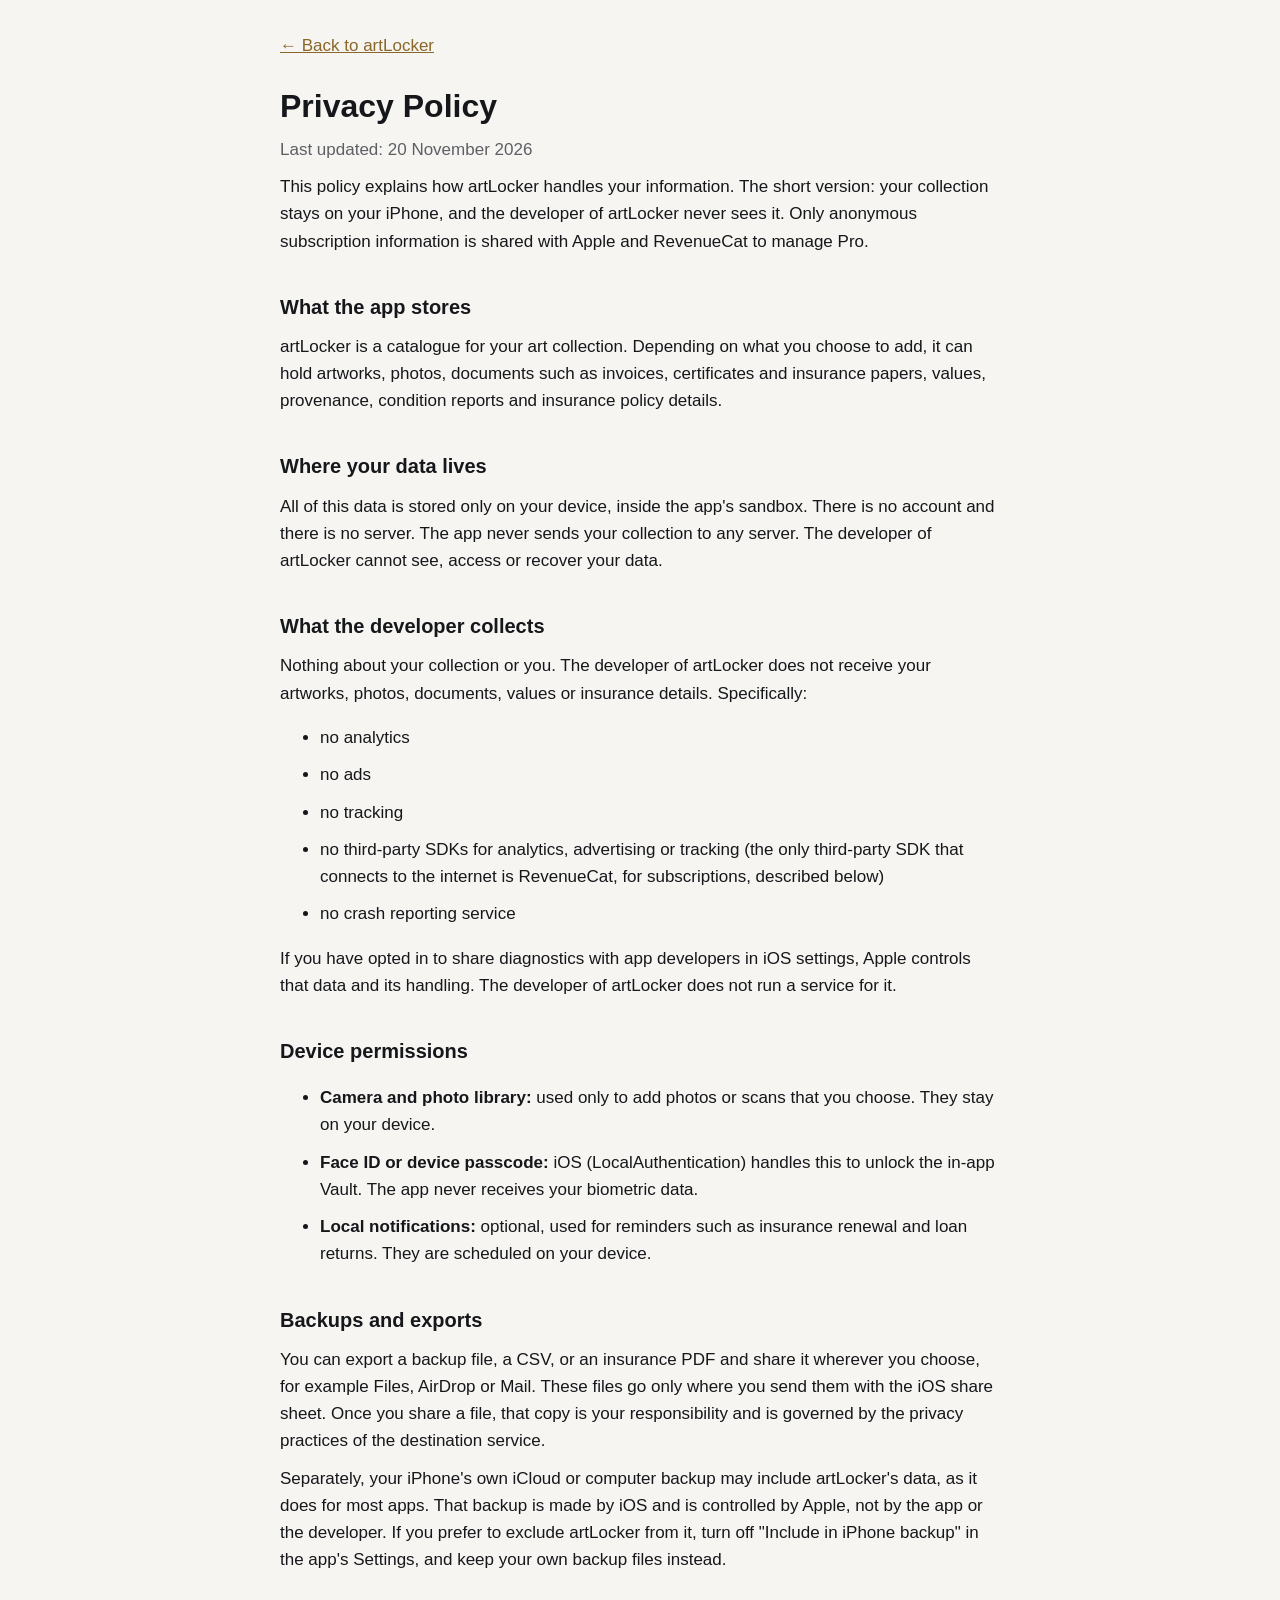
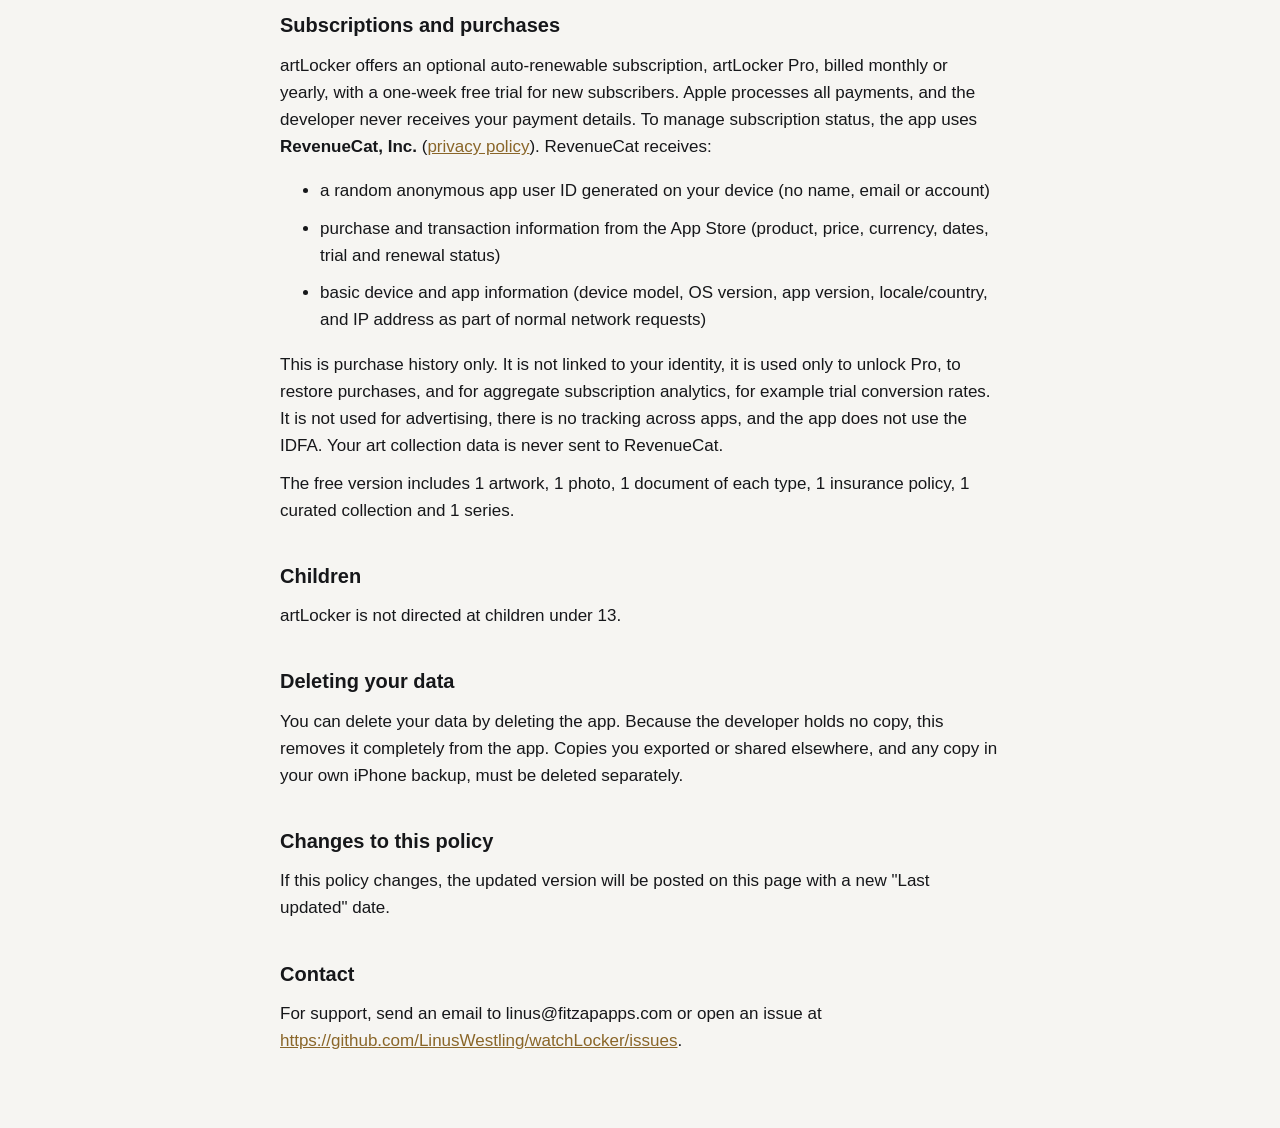
==== artLocker/privacy/index.html @ b0dfd15c "Add artLocker privacy policy and terms" ====
<!doctype html>
<html lang="en"><head><meta charset="utf-8"><meta name="viewport" content="width=device-width,initial-scale=1">
<title>artLocker Privacy Policy</title><link rel="stylesheet" href="../../style.css"></head>
<body><main>
<a class="back" href="../">&larr; Back to artLocker</a>
<h1>Privacy Policy</h1>
<p class="meta">Last updated: 20 November 2026</p>
<p>This policy explains how artLocker handles your information. The short version: your collection stays on your iPhone, and the developer of artLocker never sees it. Only anonymous subscription information is shared with Apple and RevenueCat to manage Pro.</p>
<h2>What the app stores</h2>
<p>artLocker is a catalogue for your art collection. Depending on what you choose to add, it can hold artworks, photos, documents such as invoices, certificates and insurance papers, values, provenance, condition reports and insurance policy details.</p>
<h2>Where your data lives</h2>
<p>All of this data is stored only on your device, inside the app's sandbox. There is no account and there is no server. The app never sends your collection to any server. The developer of artLocker cannot see, access or recover your data.</p>
<h2>What the developer collects</h2>
<p>Nothing about your collection or you. The developer of artLocker does not receive your artworks, photos, documents, values or insurance details. Specifically:</p>
<ul>
<li>no analytics</li>
<li>no ads</li>
<li>no tracking</li>
<li>no third-party SDKs for analytics, advertising or tracking (the only third-party SDK that connects to the internet is RevenueCat, for subscriptions, described below)</li>
<li>no crash reporting service</li>
</ul>
<p>If you have opted in to share diagnostics with app developers in iOS settings, Apple controls that data and its handling. The developer of artLocker does not run a service for it.</p>
<h2>Device permissions</h2>
<ul>
<li><strong>Camera and photo library:</strong> used only to add photos or scans that you choose. They stay on your device.</li>
<li><strong>Face ID or device passcode:</strong> iOS (LocalAuthentication) handles this to unlock the in-app Vault. The app never receives your biometric data.</li>
<li><strong>Local notifications:</strong> optional, used for reminders such as insurance renewal and loan returns. They are scheduled on your device.</li>
</ul>
<h2>Backups and exports</h2>
<p>You can export a backup file, a CSV, or an insurance PDF and share it wherever you choose, for example Files, AirDrop or Mail. These files go only where you send them with the iOS share sheet. Once you share a file, that copy is your responsibility and is governed by the privacy practices of the destination service.</p>
<p>Separately, your iPhone's own iCloud or computer backup may include artLocker's data, as it does for most apps. That backup is made by iOS and is controlled by Apple, not by the app or the developer. If you prefer to exclude artLocker from it, turn off "Include in iPhone backup" in the app's Settings, and keep your own backup files instead.</p>
<h2>Subscriptions and purchases</h2>
<p>artLocker offers an optional auto-renewable subscription, artLocker Pro, billed monthly or yearly, with a one-week free trial for new subscribers. Apple processes all payments, and the developer never receives your payment details. To manage subscription status, the app uses <strong>RevenueCat, Inc.</strong> (<a href="https://www.revenuecat.com/privacy">privacy policy</a>). RevenueCat receives:</p>
<ul>
<li>a random anonymous app user ID generated on your device (no name, email or account)</li>
<li>purchase and transaction information from the App Store (product, price, currency, dates, trial and renewal status)</li>
<li>basic device and app information (device model, OS version, app version, locale/country, and IP address as part of normal network requests)</li>
</ul>
<p>This is purchase history only. It is not linked to your identity, it is used only to unlock Pro, to restore purchases, and for aggregate subscription analytics, for example trial conversion rates. It is not used for advertising, there is no tracking across apps, and the app does not use the IDFA. Your art collection data is never sent to RevenueCat.</p>
<p>The free version includes 1 artwork, 1 photo, 1 document of each type, 1 insurance policy, 1 curated collection and 1 series.</p>
<h2>Children</h2>
<p>artLocker is not directed at children under 13.</p>
<h2>Deleting your data</h2>
<p>You can delete your data by deleting the app. Because the developer holds no copy, this removes it completely from the app. Copies you exported or shared elsewhere, and any copy in your own iPhone backup, must be deleted separately.</p>
<h2>Changes to this policy</h2>
<p>If this policy changes, the updated version will be posted on this page with a new "Last updated" date.</p>
<h2>Contact</h2>
<p>For support, send an email to linus@fitzapapps.com or open an issue at <a href="https://github.com/LinusWestling/watchLocker/issues">https://github.com/LinusWestling/watchLocker/issues</a>.</p>
</main></body></html>
---- style.css ----
:root{--bg:#F6F5F2;--fg:#16171A;--sec:#5d5f64;--acc:#8A6629}
@media (prefers-color-scheme:dark){:root{--bg:#0E0F11;--fg:#F3F1EC;--sec:#A7A9AE;--acc:#D4AF6A}}
body{margin:0;background:var(--bg);color:var(--fg);font:17px/1.6 -apple-system,BlinkMacSystemFont,"Segoe UI",Roboto,Helvetica,Arial,sans-serif}
main{max-width:720px;margin:0 auto;padding:32px 20px 64px}
h1{font-size:2rem;line-height:1.2;margin:.5em 0 .2em}
h2{font-size:1.25rem;margin:1.8em 0 .4em}
p,li{margin:.6em 0}
a{color:var(--acc)}
.meta,.lead{color:var(--sec)}
.back{display:inline-block;margin-bottom:12px}
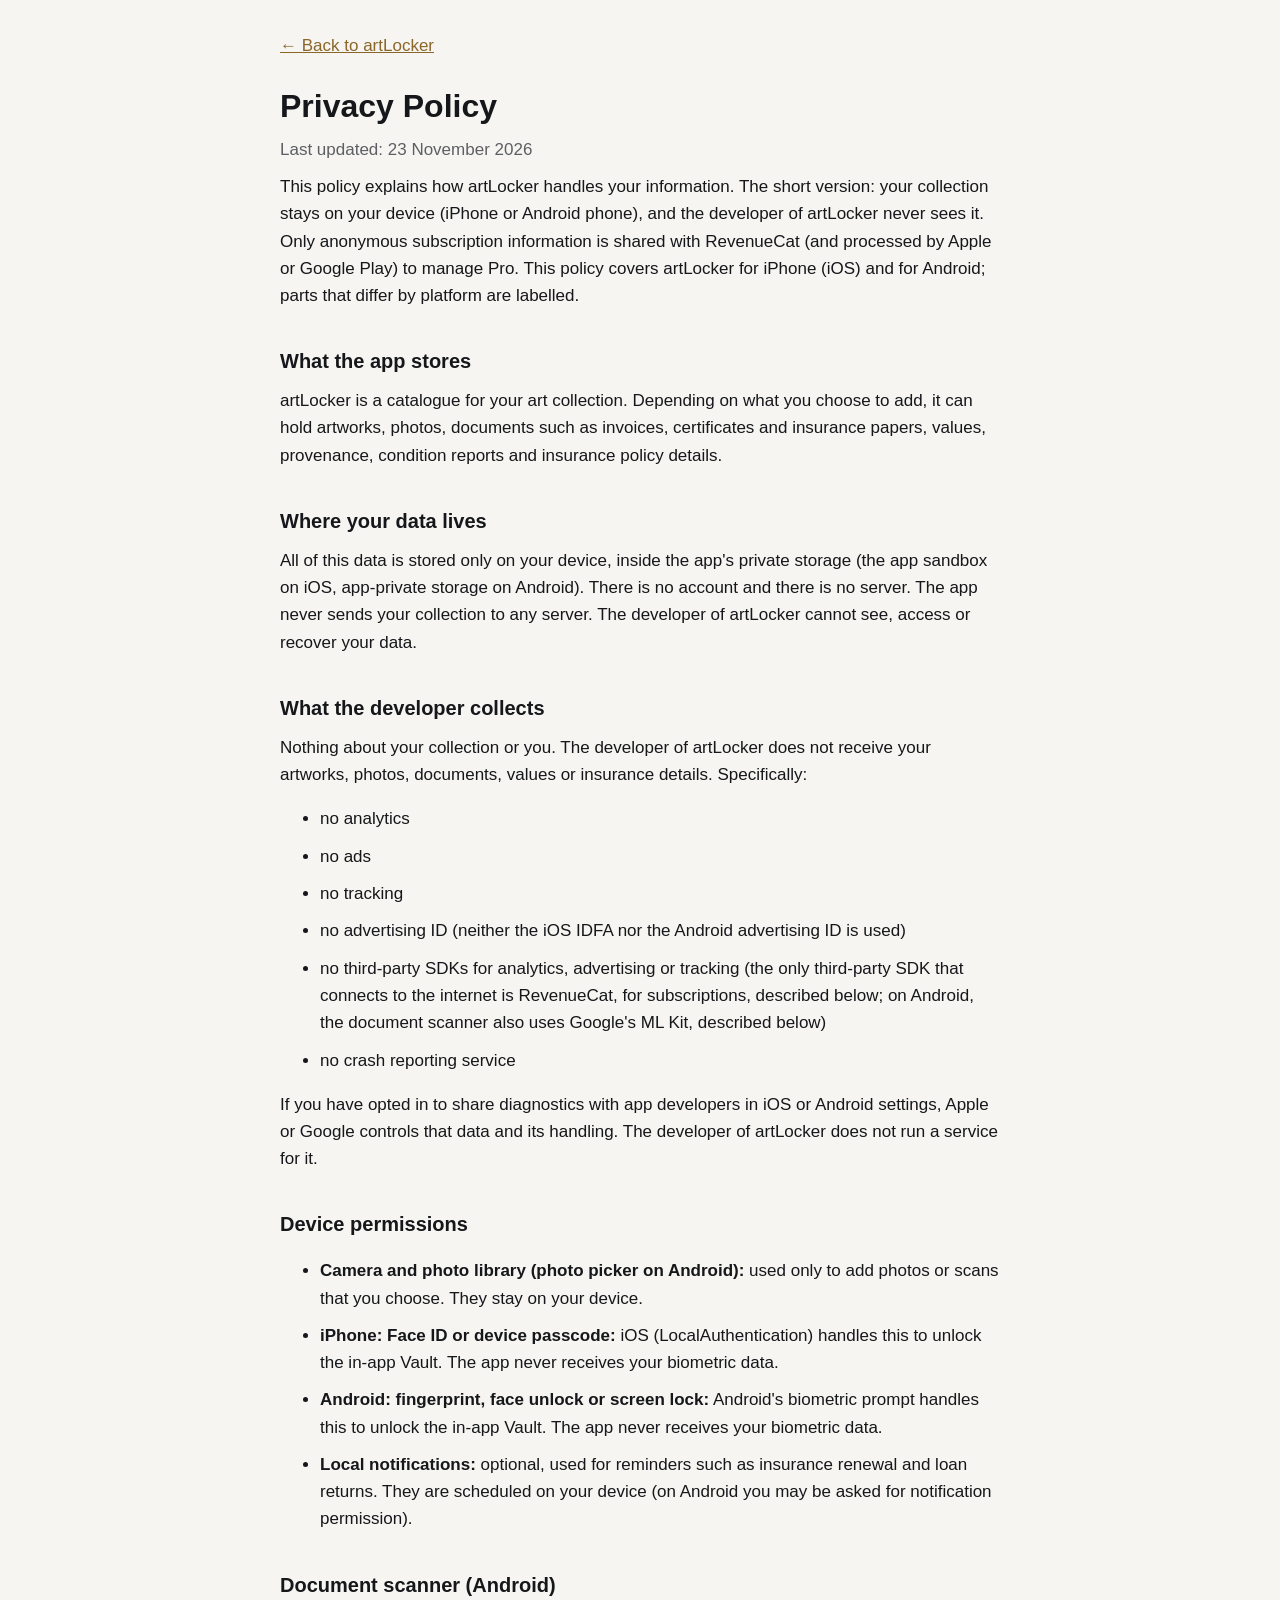
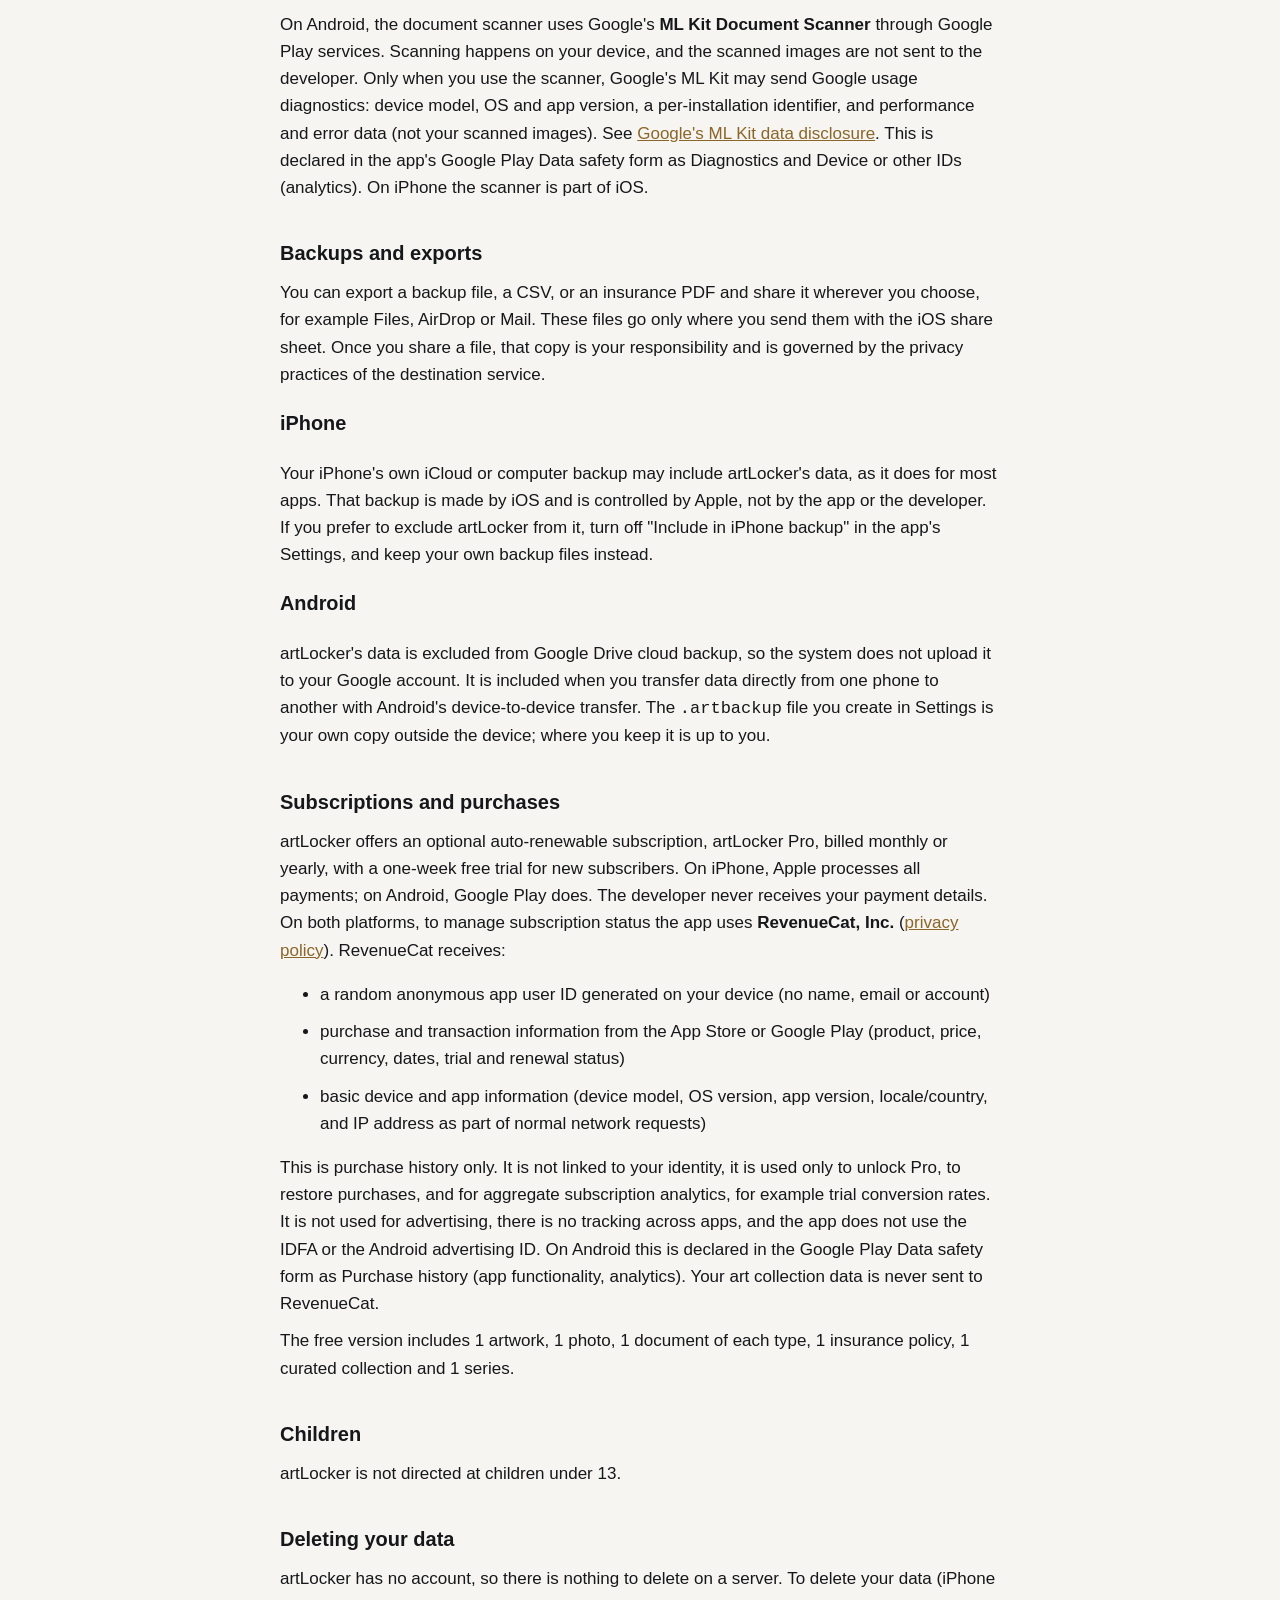
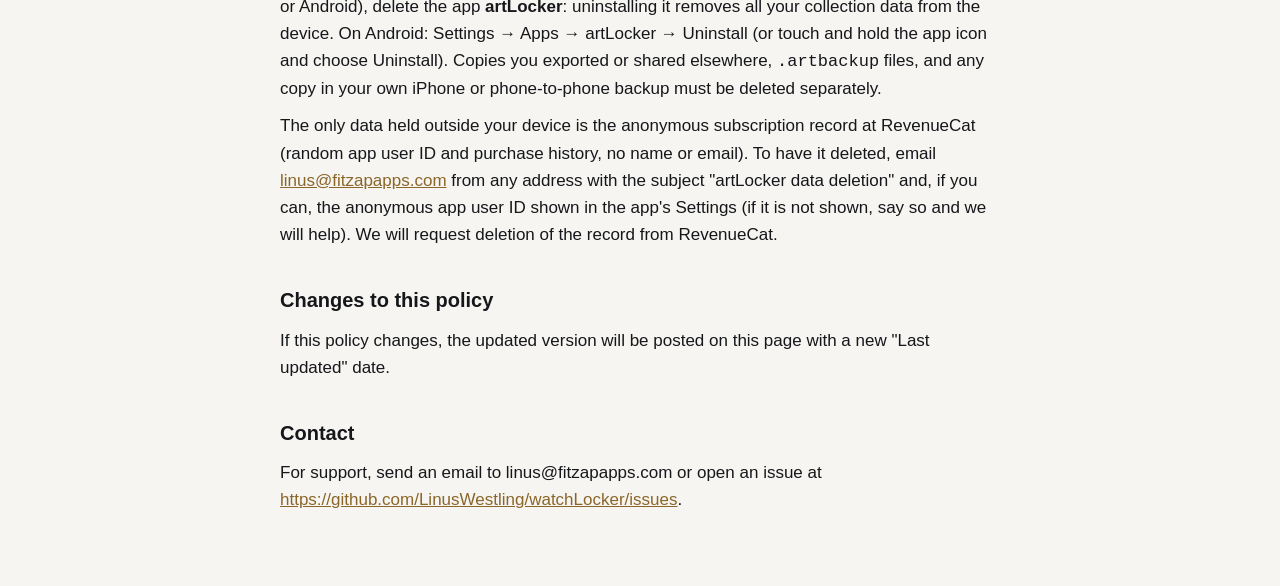
==== commit 9781ea24: "artLocker policy: Android sections" ====
--- a/artLocker/privacy/index.html
+++ b/artLocker/privacy/index.html
@@ -4,44 +4,52 @@
 <body><main>
 <a class="back" href="../">&larr; Back to artLocker</a>
 <h1>Privacy Policy</h1>
-<p class="meta">Last updated: 20 November 2026</p>
-<p>This policy explains how artLocker handles your information. The short version: your collection stays on your iPhone, and the developer of artLocker never sees it. Only anonymous subscription information is shared with Apple and RevenueCat to manage Pro.</p>
+<p class="meta">Last updated: 23 November 2026</p>
+<p>This policy explains how artLocker handles your information. The short version: your collection stays on your device (iPhone or Android phone), and the developer of artLocker never sees it. Only anonymous subscription information is shared with RevenueCat (and processed by Apple or Google Play) to manage Pro. This policy covers artLocker for iPhone (iOS) and for Android; parts that differ by platform are labelled.</p>
 <h2>What the app stores</h2>
 <p>artLocker is a catalogue for your art collection. Depending on what you choose to add, it can hold artworks, photos, documents such as invoices, certificates and insurance papers, values, provenance, condition reports and insurance policy details.</p>
 <h2>Where your data lives</h2>
-<p>All of this data is stored only on your device, inside the app's sandbox. There is no account and there is no server. The app never sends your collection to any server. The developer of artLocker cannot see, access or recover your data.</p>
+<p>All of this data is stored only on your device, inside the app's private storage (the app sandbox on iOS, app-private storage on Android). There is no account and there is no server. The app never sends your collection to any server. The developer of artLocker cannot see, access or recover your data.</p>
 <h2>What the developer collects</h2>
 <p>Nothing about your collection or you. The developer of artLocker does not receive your artworks, photos, documents, values or insurance details. Specifically:</p>
 <ul>
 <li>no analytics</li>
 <li>no ads</li>
 <li>no tracking</li>
-<li>no third-party SDKs for analytics, advertising or tracking (the only third-party SDK that connects to the internet is RevenueCat, for subscriptions, described below)</li>
+<li>no advertising ID (neither the iOS IDFA nor the Android advertising ID is used)</li>
+<li>no third-party SDKs for analytics, advertising or tracking (the only third-party SDK that connects to the internet is RevenueCat, for subscriptions, described below; on Android, the document scanner also uses Google's ML Kit, described below)</li>
 <li>no crash reporting service</li>
 </ul>
-<p>If you have opted in to share diagnostics with app developers in iOS settings, Apple controls that data and its handling. The developer of artLocker does not run a service for it.</p>
+<p>If you have opted in to share diagnostics with app developers in iOS or Android settings, Apple or Google controls that data and its handling. The developer of artLocker does not run a service for it.</p>
 <h2>Device permissions</h2>
 <ul>
-<li><strong>Camera and photo library:</strong> used only to add photos or scans that you choose. They stay on your device.</li>
-<li><strong>Face ID or device passcode:</strong> iOS (LocalAuthentication) handles this to unlock the in-app Vault. The app never receives your biometric data.</li>
-<li><strong>Local notifications:</strong> optional, used for reminders such as insurance renewal and loan returns. They are scheduled on your device.</li>
+<li><strong>Camera and photo library (photo picker on Android):</strong> used only to add photos or scans that you choose. They stay on your device.</li>
+<li><strong>iPhone: Face ID or device passcode:</strong> iOS (LocalAuthentication) handles this to unlock the in-app Vault. The app never receives your biometric data.</li>
+<li><strong>Android: fingerprint, face unlock or screen lock:</strong> Android's biometric prompt handles this to unlock the in-app Vault. The app never receives your biometric data.</li>
+<li><strong>Local notifications:</strong> optional, used for reminders such as insurance renewal and loan returns. They are scheduled on your device (on Android you may be asked for notification permission).</li>
 </ul>
+<h2>Document scanner (Android)</h2>
+<p>On Android, the document scanner uses Google's <strong>ML Kit Document Scanner</strong> through Google Play services. Scanning happens on your device, and the scanned images are not sent to the developer. Only when you use the scanner, Google's ML Kit may send Google usage diagnostics: device model, OS and app version, a per-installation identifier, and performance and error data (not your scanned images). See <a href="https://developers.google.com/ml-kit/android-data-disclosure">Google's ML Kit data disclosure</a>. This is declared in the app's Google Play Data safety form as Diagnostics and Device or other IDs (analytics). On iPhone the scanner is part of iOS.</p>
 <h2>Backups and exports</h2>
 <p>You can export a backup file, a CSV, or an insurance PDF and share it wherever you choose, for example Files, AirDrop or Mail. These files go only where you send them with the iOS share sheet. Once you share a file, that copy is your responsibility and is governed by the privacy practices of the destination service.</p>
-<p>Separately, your iPhone's own iCloud or computer backup may include artLocker's data, as it does for most apps. That backup is made by iOS and is controlled by Apple, not by the app or the developer. If you prefer to exclude artLocker from it, turn off "Include in iPhone backup" in the app's Settings, and keep your own backup files instead.</p>
+<h3>iPhone</h3>
+<p>Your iPhone's own iCloud or computer backup may include artLocker's data, as it does for most apps. That backup is made by iOS and is controlled by Apple, not by the app or the developer. If you prefer to exclude artLocker from it, turn off "Include in iPhone backup" in the app's Settings, and keep your own backup files instead.</p>
+<h3>Android</h3>
+<p>artLocker's data is excluded from Google Drive cloud backup, so the system does not upload it to your Google account. It is included when you transfer data directly from one phone to another with Android's device-to-device transfer. The <code>.artbackup</code> file you create in Settings is your own copy outside the device; where you keep it is up to you.</p>
 <h2>Subscriptions and purchases</h2>
-<p>artLocker offers an optional auto-renewable subscription, artLocker Pro, billed monthly or yearly, with a one-week free trial for new subscribers. Apple processes all payments, and the developer never receives your payment details. To manage subscription status, the app uses <strong>RevenueCat, Inc.</strong> (<a href="https://www.revenuecat.com/privacy">privacy policy</a>). RevenueCat receives:</p>
+<p>artLocker offers an optional auto-renewable subscription, artLocker Pro, billed monthly or yearly, with a one-week free trial for new subscribers. On iPhone, Apple processes all payments; on Android, Google Play does. The developer never receives your payment details. On both platforms, to manage subscription status the app uses <strong>RevenueCat, Inc.</strong> (<a href="https://www.revenuecat.com/privacy">privacy policy</a>). RevenueCat receives:</p>
 <ul>
 <li>a random anonymous app user ID generated on your device (no name, email or account)</li>
-<li>purchase and transaction information from the App Store (product, price, currency, dates, trial and renewal status)</li>
+<li>purchase and transaction information from the App Store or Google Play (product, price, currency, dates, trial and renewal status)</li>
 <li>basic device and app information (device model, OS version, app version, locale/country, and IP address as part of normal network requests)</li>
 </ul>
-<p>This is purchase history only. It is not linked to your identity, it is used only to unlock Pro, to restore purchases, and for aggregate subscription analytics, for example trial conversion rates. It is not used for advertising, there is no tracking across apps, and the app does not use the IDFA. Your art collection data is never sent to RevenueCat.</p>
+<p>This is purchase history only. It is not linked to your identity, it is used only to unlock Pro, to restore purchases, and for aggregate subscription analytics, for example trial conversion rates. It is not used for advertising, there is no tracking across apps, and the app does not use the IDFA or the Android advertising ID. On Android this is declared in the Google Play Data safety form as Purchase history (app functionality, analytics). Your art collection data is never sent to RevenueCat.</p>
 <p>The free version includes 1 artwork, 1 photo, 1 document of each type, 1 insurance policy, 1 curated collection and 1 series.</p>
 <h2>Children</h2>
 <p>artLocker is not directed at children under 13.</p>
 <h2>Deleting your data</h2>
-<p>You can delete your data by deleting the app. Because the developer holds no copy, this removes it completely from the app. Copies you exported or shared elsewhere, and any copy in your own iPhone backup, must be deleted separately.</p>
+<p>artLocker has no account, so there is nothing to delete on a server. To delete your data (iPhone or Android), delete the app <strong>artLocker</strong>: uninstalling it removes all your collection data from the device. On Android: Settings &rarr; Apps &rarr; artLocker &rarr; Uninstall (or touch and hold the app icon and choose Uninstall). Copies you exported or shared elsewhere, <code>.artbackup</code> files, and any copy in your own iPhone or phone-to-phone backup must be deleted separately.</p>
+<p>The only data held outside your device is the anonymous subscription record at RevenueCat (random app user ID and purchase history, no name or email). To have it deleted, email <a href="mailto:linus@fitzapapps.com">linus@fitzapapps.com</a> from any address with the subject "artLocker data deletion" and, if you can, the anonymous app user ID shown in the app's Settings (if it is not shown, say so and we will help). We will request deletion of the record from RevenueCat.</p>
 <h2>Changes to this policy</h2>
 <p>If this policy changes, the updated version will be posted on this page with a new "Last updated" date.</p>
 <h2>Contact</h2>
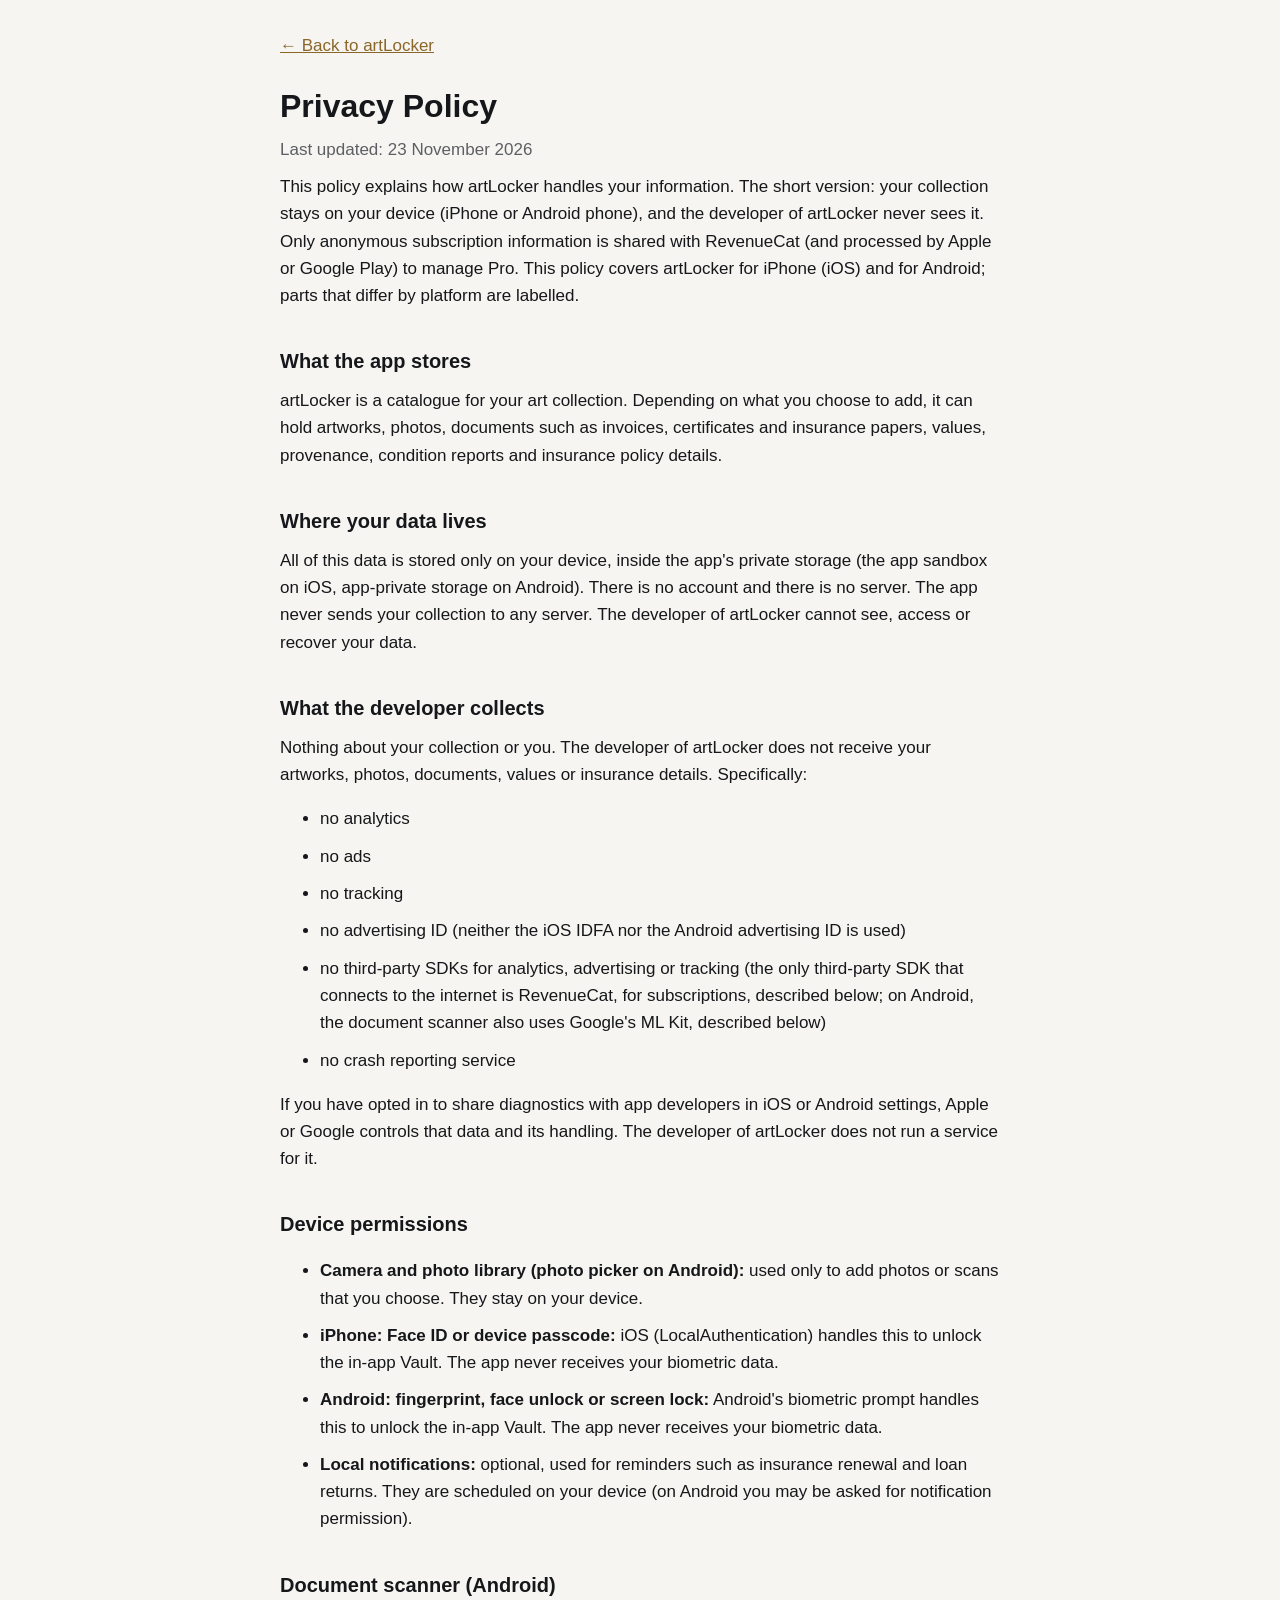
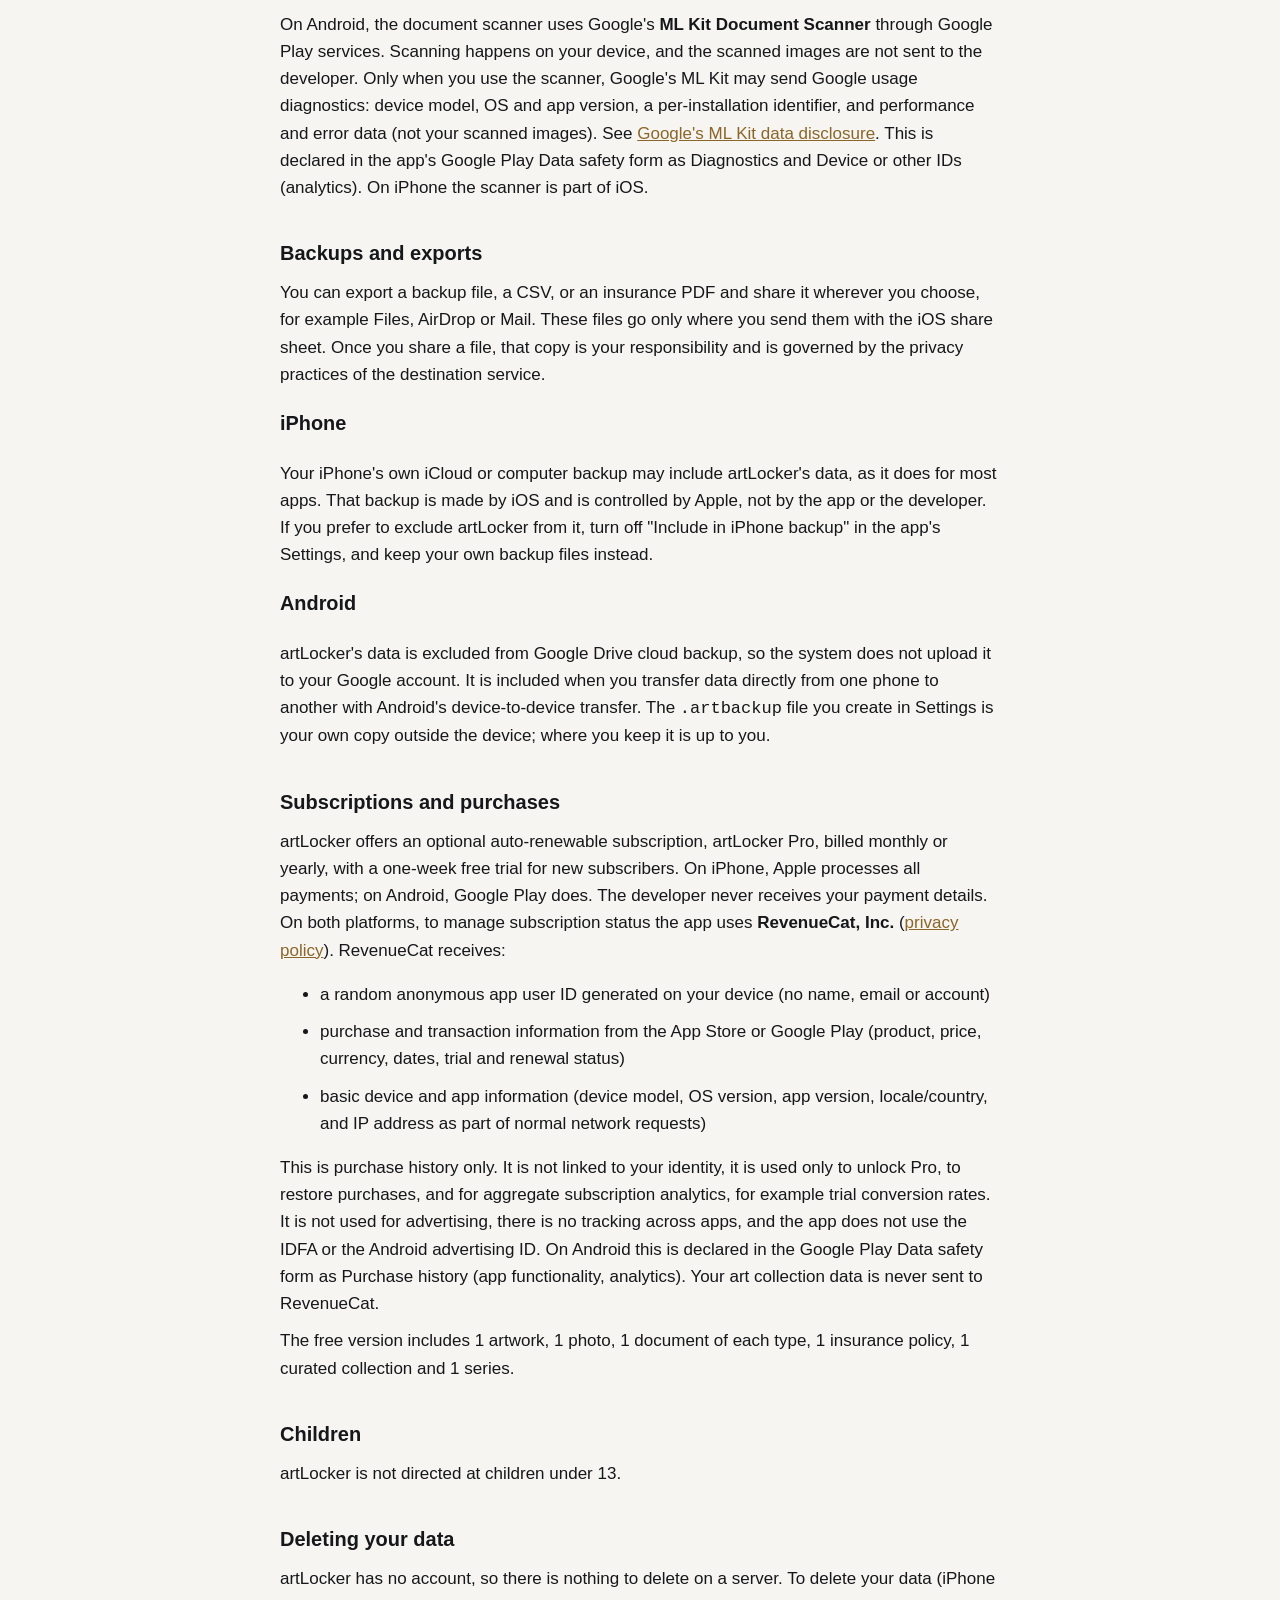
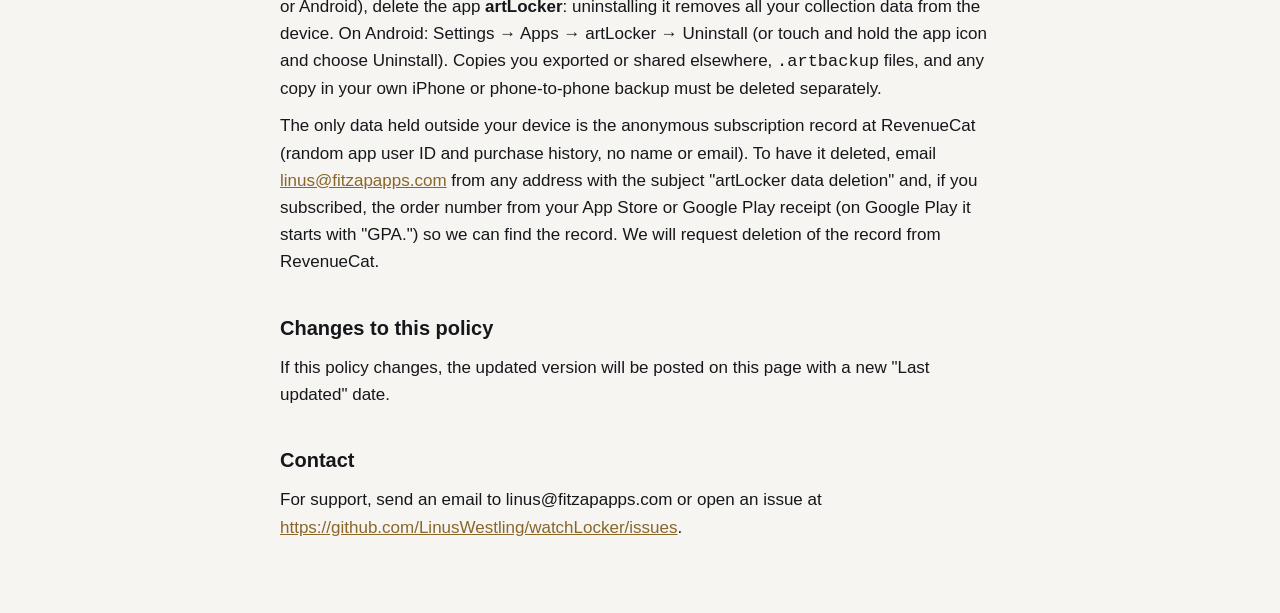
==== commit 7aed7859: "artLocker policy: deletion request asks for the store order number" ====
--- a/artLocker/privacy/index.html
+++ b/artLocker/privacy/index.html
@@ -49,7 +49,7 @@
 <p>artLocker is not directed at children under 13.</p>
 <h2>Deleting your data</h2>
 <p>artLocker has no account, so there is nothing to delete on a server. To delete your data (iPhone or Android), delete the app <strong>artLocker</strong>: uninstalling it removes all your collection data from the device. On Android: Settings &rarr; Apps &rarr; artLocker &rarr; Uninstall (or touch and hold the app icon and choose Uninstall). Copies you exported or shared elsewhere, <code>.artbackup</code> files, and any copy in your own iPhone or phone-to-phone backup must be deleted separately.</p>
-<p>The only data held outside your device is the anonymous subscription record at RevenueCat (random app user ID and purchase history, no name or email). To have it deleted, email <a href="mailto:linus@fitzapapps.com">linus@fitzapapps.com</a> from any address with the subject "artLocker data deletion" and, if you can, the anonymous app user ID shown in the app's Settings (if it is not shown, say so and we will help). We will request deletion of the record from RevenueCat.</p>
+<p>The only data held outside your device is the anonymous subscription record at RevenueCat (random app user ID and purchase history, no name or email). To have it deleted, email <a href="mailto:linus@fitzapapps.com">linus@fitzapapps.com</a> from any address with the subject "artLocker data deletion" and, if you subscribed, the order number from your App Store or Google Play receipt (on Google Play it starts with "GPA.") so we can find the record. We will request deletion of the record from RevenueCat.</p>
 <h2>Changes to this policy</h2>
 <p>If this policy changes, the updated version will be posted on this page with a new "Last updated" date.</p>
 <h2>Contact</h2>
